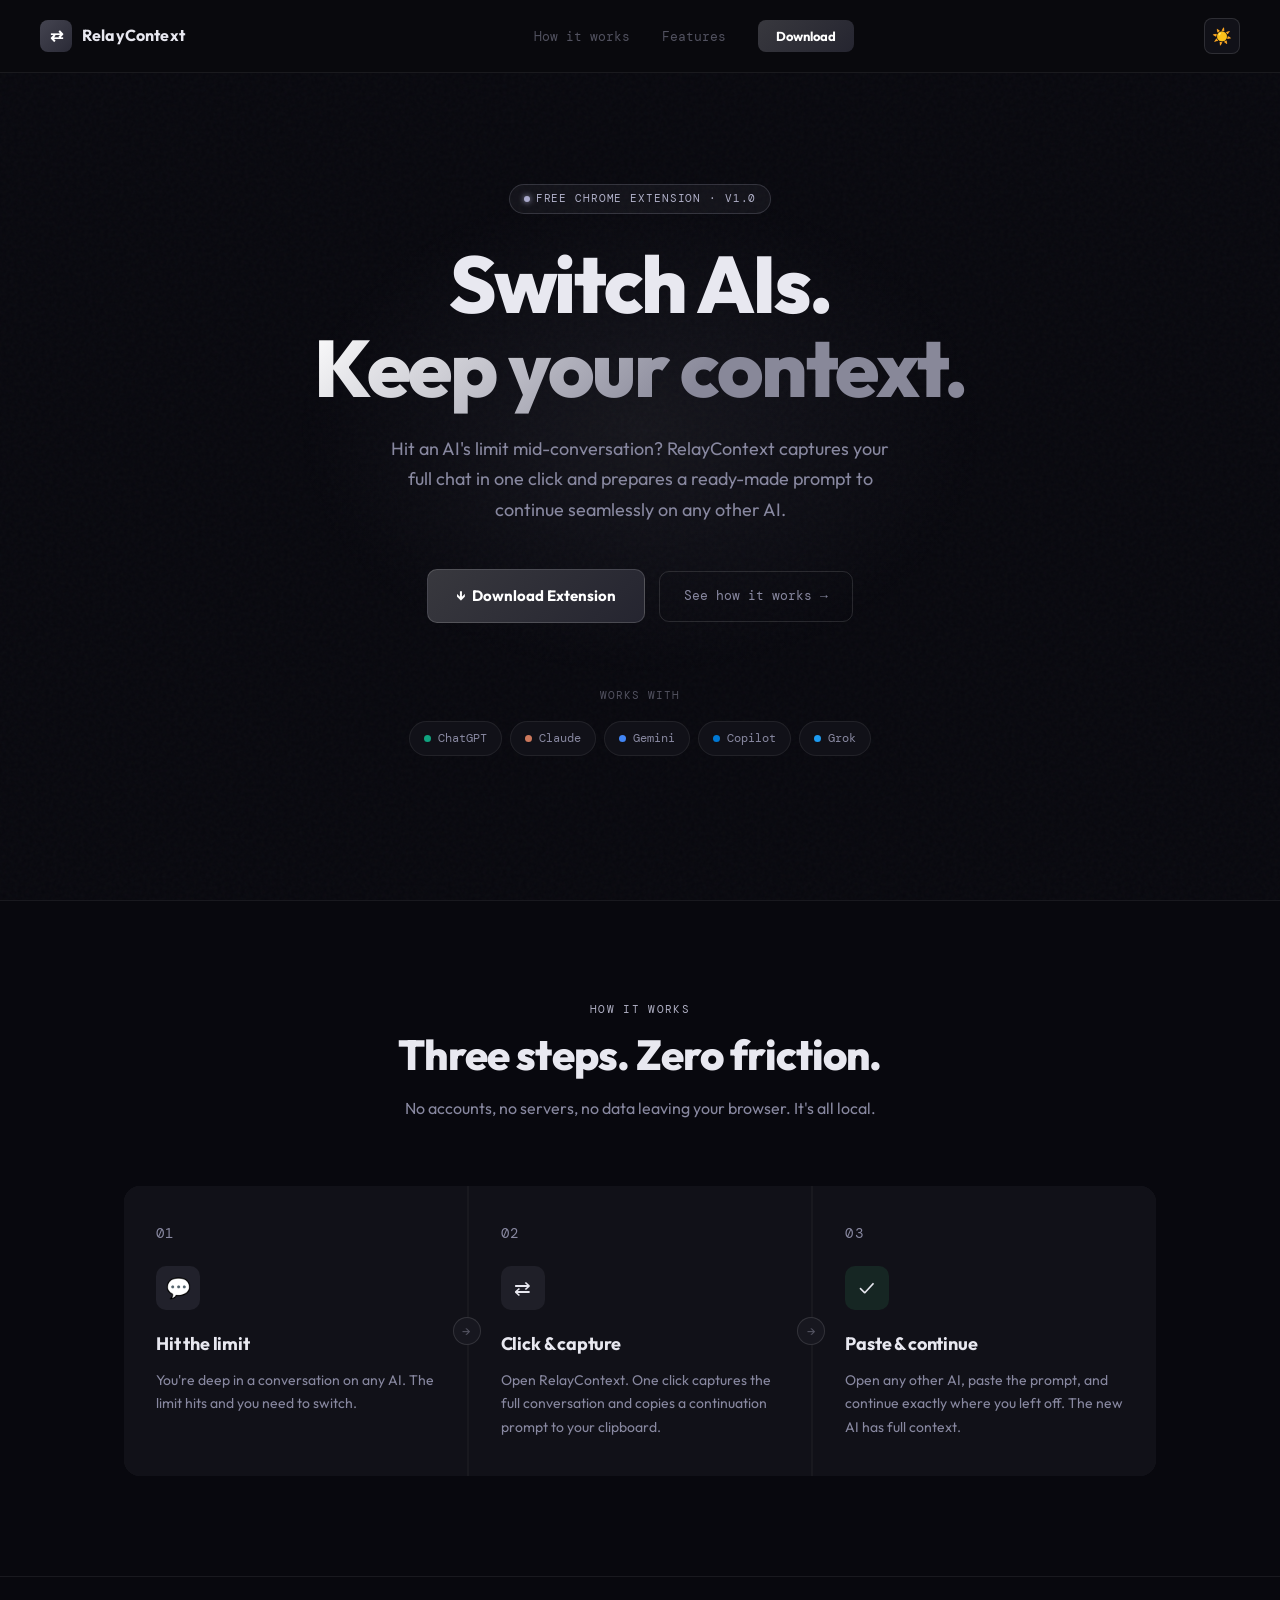
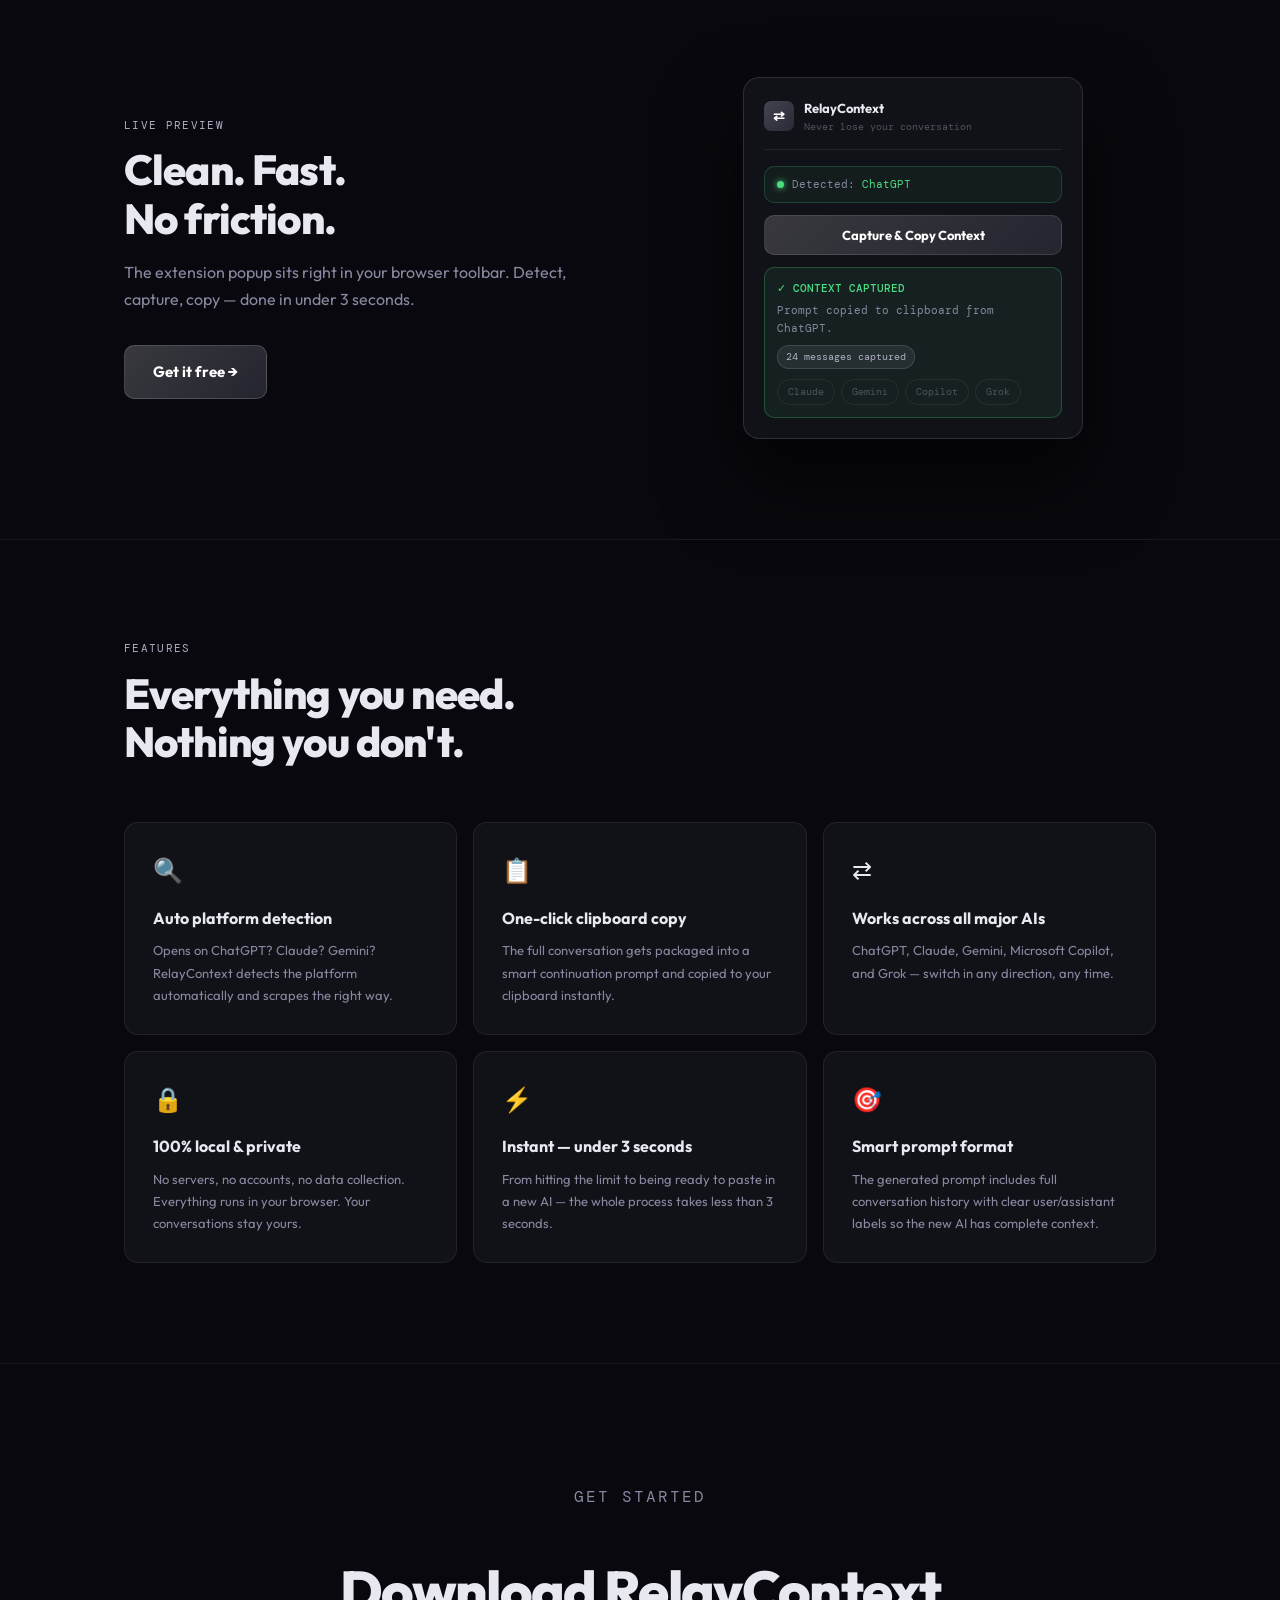
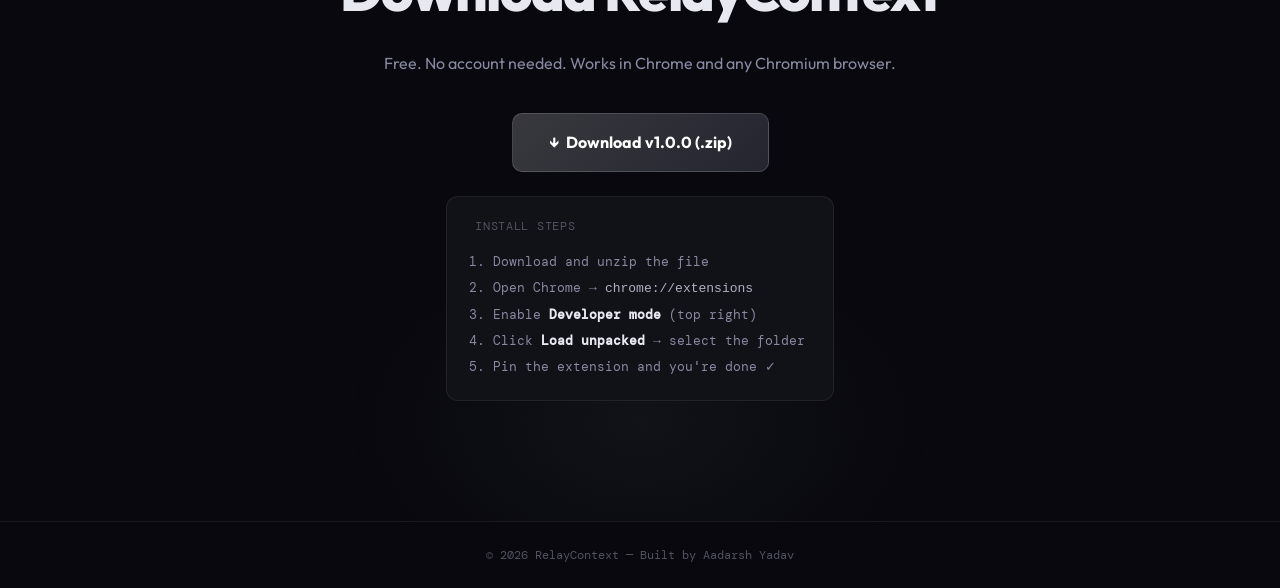
==== content/LandingPage/index.html @ 1f93618f "finishing up and adding the landing page" ====
<!DOCTYPE html>
<html lang="en">
<head>
  <meta charset="UTF-8" />
  <meta name="viewport" content="width=device-width, initial-scale=1.0" />
  <title>RelayContext — Never Lose Your AI Conversation</title>
  <meta name="description" content="Switch between ChatGPT, Claude, Gemini, Copilot and Grok without losing context. One click to capture, one paste to continue." />
  <link rel="preconnect" href="https://fonts.googleapis.com" />
  <link href="https://fonts.googleapis.com/css2?family=Outfit:wght@400;500;600;700;800&family=DM+Mono:wght@400;500&display=swap" rel="stylesheet" />
  <style>
    *, *::before, *::after { box-sizing: border-box; margin: 0; padding: 0; }

    :root {
      --bg: #08080e;
      --surface: #111118;
      --surface2: #17171f;
      --border: rgba(255,255,255,0.07);
      --border2: rgba(255,255,255,0.12);
      --accent: #c8c8d4;
      --accent2: #888899;
      --text: #e8e8f0;
      --muted: #525260;
      --muted2: #8888a0;
    }

    :root.light {
      --bg: #f4f4f6;
      --surface: #ffffff;
      --surface2: #ebebef;
      --border: rgba(0,0,0,0.08);
      --border2: rgba(0,0,0,0.14);
      --accent: #444458;
      --accent2: #666678;
      --text: #111118;
      --muted: #888898;
      --muted2: #555568;
    }

    html { scroll-behavior: smooth; }

    body {
      background: var(--bg);
      color: var(--text);
      font-family: 'Outfit', sans-serif;
      line-height: 1.6;
      overflow-x: hidden;
    }

    body::before {
      content: '';
      position: fixed;
      inset: 0;
      background-image: url("data:image/svg+xml,%3Csvg viewBox='0 0 256 256' xmlns='http://www.w3.org/2000/svg'%3E%3Cfilter id='noise'%3E%3CfeTurbulence type='fractalNoise' baseFrequency='0.9' numOctaves='4' stitchTiles='stitch'/%3E%3C/filter%3E%3Crect width='100%25' height='100%25' filter='url(%23noise)' opacity='0.03'/%3E%3C/svg%3E");
      pointer-events: none;
      z-index: 0;
    }

    nav {
      position: fixed;
      top: 0; left: 0; right: 0;
      z-index: 100;
      padding: 18px 40px;
      display: flex;
      align-items: center;
      justify-content: space-between;
      border-bottom: 1px solid var(--border);
      background: rgba(10,10,14,0.92);
      backdrop-filter: blur(16px);
    }

    .nav-logo {
      display: flex;
      align-items: center;
      gap: 10px;
      text-decoration: none;
    }

    .nav-logo-icon {
      width: 32px; height: 32px;
      background: linear-gradient(135deg, #444450, #2a2a36);
      border-radius: 8px;
      display: flex; align-items: center; justify-content: center;
      font-size: 16px;
      color: #fff;
      font-weight: 800;
    }

    .nav-logo span {
      font-size: 16px;
      font-weight: 700;
      color: var(--text);
      letter-spacing: 0.01em;
    }

    .nav-links {
      display: flex;
      align-items: center;
      gap: 32px;
      list-style: none;
    }

    .nav-links a {
      font-size: 13px;
      color: var(--muted);
      text-decoration: none;
      font-family: 'DM Mono', monospace;
      transition: color 0.2s;
    }

    .nav-links a:hover { color: var(--text); }

    .nav-cta {
      padding: 8px 18px;
      background: linear-gradient(135deg, #38383e, #252530);
      border-radius: 8px;
      color: #fff !important;
      font-family: 'Outfit', sans-serif !important;
      font-weight: 700 !important;
      font-size: 13px !important;
      transition: opacity 0.2s !important;
    }

    .nav-cta:hover { opacity: 0.88; color: #fff !important; }

    .hero {
      position: relative;
      min-height: 100vh;
      display: flex;
      flex-direction: column;
      align-items: center;
      justify-content: center;
      text-align: center;
      padding: 120px 24px 80px;
      overflow: hidden;
    }

    .hero::after {
      content: '';
      position: absolute;
      top: 20%; left: 50%;
      transform: translateX(-50%);
      width: 700px; height: 500px;
      background: radial-gradient(ellipse, rgba(180,180,200,0.08) 0%, transparent 70%);
      pointer-events: none;
      z-index: 0;
    }

    .hero > * { position: relative; z-index: 1; }

    .hero-badge {
      display: inline-flex;
      align-items: center;
      gap: 6px;
      padding: 5px 14px;
      border: 1px solid rgba(180,180,200,0.2);
      border-radius: 20px;
      background: rgba(180,180,200,0.06);
      font-size: 11px;
      font-family: 'DM Mono', monospace;
      color: #b0b0c8;
      letter-spacing: 0.08em;
      text-transform: uppercase;
      margin-bottom: 28px;
    }

    .hero-badge-dot {
      width: 6px; height: 6px;
      border-radius: 50%;
      background: #aaaacc;
      box-shadow: 0 0 6px #aaaacc;
    }

    h1 {
      font-size: clamp(42px, 7vw, 80px);
      font-weight: 800;
      line-height: 1.05;
      letter-spacing: -0.03em;
      margin-bottom: 24px;
      max-width: 800px;
    }

    h1 .gradient {
      background: linear-gradient(135deg, #ffffff 0%, #888899 60%);
      -webkit-background-clip: text;
      -webkit-text-fill-color: transparent;
      background-clip: text;
    }

    .hero-sub {
      font-size: 18px;
      color: var(--muted2);
      max-width: 520px;
      margin-bottom: 44px;
      font-weight: 400;
      line-height: 1.7;
    }

    .hero-actions {
      display: flex;
      align-items: center;
      gap: 14px;
      flex-wrap: wrap;
      justify-content: center;
    }

    .btn-primary {
      display: inline-flex;
      align-items: center;
      gap: 8px;
      padding: 14px 28px;
      background: linear-gradient(135deg, #38383e 0%, #252530 100%);
      border: 1px solid rgba(255,255,255,0.15);
      border-radius: 10px;
      color: #fff;
      font-family: 'Outfit', sans-serif;
      font-size: 15px;
      font-weight: 700;
      text-decoration: none;
      transition: transform 0.2s, opacity 0.2s;
      cursor: pointer;
    }

    .btn-primary:hover { transform: translateY(-2px); opacity: 0.92; }
    .btn-primary:active { transform: translateY(0); }

    .btn-secondary {
      display: inline-flex;
      align-items: center;
      gap: 8px;
      padding: 14px 24px;
      background: transparent;
      border: 1px solid var(--border2);
      border-radius: 10px;
      color: var(--muted2);
      font-family: 'DM Mono', monospace;
      font-size: 13px;
      text-decoration: none;
      transition: border-color 0.2s, color 0.2s;
    }

    .btn-secondary:hover { border-color: #b0b0c4; color: #b0b0c4; }

    .ai-strip {
      margin-top: 64px;
      display: flex;
      flex-direction: column;
      align-items: center;
      gap: 16px;
    }

    .ai-strip p {
      font-size: 11px;
      font-family: 'DM Mono', monospace;
      color: var(--muted);
      letter-spacing: 0.1em;
      text-transform: uppercase;
    }

    .ai-logos {
      display: flex;
      align-items: center;
      gap: 8px;
      flex-wrap: wrap;
      justify-content: center;
    }

    .ai-chip {
      display: flex;
      align-items: center;
      gap: 7px;
      padding: 7px 14px;
      background: var(--surface);
      border: 1px solid var(--border);
      border-radius: 20px;
      font-size: 12px;
      font-family: 'DM Mono', monospace;
      color: var(--muted2);
    }

    .ai-chip-dot { width: 7px; height: 7px; border-radius: 50%; }

    section { position: relative; z-index: 1; }

    .container { max-width: 1080px; margin: 0 auto; padding: 0 24px; }

    .section-label {
      font-size: 11px;
      font-family: 'DM Mono', monospace;
      letter-spacing: 0.12em;
      text-transform: uppercase;
      color: #b0b0c4;
      margin-bottom: 12px;
    }

    .section-title {
      font-size: clamp(28px, 4vw, 42px);
      font-weight: 800;
      letter-spacing: -0.02em;
      line-height: 1.15;
      margin-bottom: 16px;
    }

    .section-sub {
      font-size: 16px;
      color: var(--muted2);
      max-width: 480px;
      line-height: 1.7;
    }

    .how { padding: 100px 0; border-top: 1px solid var(--border); }

    .how-header { text-align: center; margin-bottom: 64px; }
    .how-header .section-sub { margin: 0 auto; }

    .steps {
      display: grid;
      grid-template-columns: repeat(3, 1fr);
      gap: 2px;
      background: var(--border);
      border-radius: 16px;
      overflow: hidden;
    }

    .step { background: var(--surface); padding: 36px 32px; position: relative; }

    .step-num {
      font-size: 11px;
      font-family: 'DM Mono', monospace;
      color: var(--muted);
      letter-spacing: 0.1em;
      margin-bottom: 20px;
    }

    .step-icon {
      width: 44px; height: 44px;
      border-radius: 10px;
      display: flex; align-items: center; justify-content: center;
      font-size: 20px;
      margin-bottom: 20px;
    }

    .step-icon.s1 { background: rgba(180,180,200,0.1); }
    .step-icon.s2 { background: rgba(160,160,180,0.1); }
    .step-icon.s3 { background: rgba(74,222,128,0.1); }

    .step h3 { font-size: 18px; font-weight: 700; margin-bottom: 10px; letter-spacing: -0.01em; }
    .step p { font-size: 14px; color: var(--muted2); line-height: 1.7; }

    .step-arrow {
      position: absolute;
      right: -14px; top: 50%;
      transform: translateY(-50%);
      width: 28px; height: 28px;
      background: var(--surface2);
      border: 1px solid var(--border2);
      border-radius: 50%;
      display: flex; align-items: center; justify-content: center;
      font-size: 13px;
      color: var(--muted);
      z-index: 2;
    }

    .features { padding: 100px 0; border-top: 1px solid var(--border); }

    .features-grid {
      display: grid;
      grid-template-columns: repeat(auto-fit, minmax(280px, 1fr));
      gap: 16px;
      margin-top: 56px;
    }

    .feature-card {
      background: var(--surface);
      border: 1px solid var(--border);
      border-radius: 14px;
      padding: 28px;
      transition: border-color 0.25s;
    }

    .feature-card:hover { border-color: var(--border2); }
    .feature-icon { font-size: 24px; margin-bottom: 16px; }
    .feature-card h3 { font-size: 16px; font-weight: 700; margin-bottom: 8px; }
    .feature-card p { font-size: 13px; color: var(--muted2); line-height: 1.7; }

    .demo { padding: 100px 0; border-top: 1px solid var(--border); }

    .demo-inner {
      display: grid;
      grid-template-columns: 1fr 1fr;
      gap: 60px;
      align-items: center;
    }

    .demo-popup {
      background: var(--surface);
      border: 1px solid var(--border2);
      border-radius: 16px;
      padding: 20px;
      max-width: 340px;
      margin: 0 auto;
      box-shadow: 0 40px 80px rgba(0,0,0,0.6);
    }

    .popup-header {
      display: flex;
      align-items: center;
      gap: 10px;
      margin-bottom: 16px;
      padding-bottom: 14px;
      border-bottom: 1px solid var(--border);
    }

    .popup-logo {
      width: 30px; height: 30px;
      background: linear-gradient(135deg, #444450, #2a2a36);
      border-radius: 7px;
      display: flex; align-items: center; justify-content: center;
      font-size: 14px;
      font-weight: 800;
      color: #fff;
    }

    .popup-title { font-size: 13px; font-weight: 700; }
    .popup-sub { font-size: 10px; color: var(--muted); font-family: 'DM Mono', monospace; }

    .popup-badge {
      display: flex;
      align-items: center;
      gap: 8px;
      padding: 9px 12px;
      background: rgba(74,222,128,0.06);
      border: 1px solid rgba(74,222,128,0.2);
      border-radius: 10px;
      margin-bottom: 12px;
    }

    .popup-badge-dot {
      width: 7px; height: 7px;
      border-radius: 50%;
      background: #4ade80;
      box-shadow: 0 0 6px #4ade80;
      flex-shrink: 0;
    }

    .popup-badge-text { font-size: 11px; font-family: 'DM Mono', monospace; color: var(--muted2); }
    .popup-badge-text span { color: #4ade80; }

    .popup-btn {
      width: 100%;
      padding: 11px;
      background: linear-gradient(135deg, #38383e, #252530);
      border: 1px solid rgba(255,255,255,0.1);
      border-radius: 10px;
      color: #fff;
      font-family: 'Outfit', sans-serif;
      font-size: 13px;
      font-weight: 700;
      margin-bottom: 12px;
      cursor: pointer;
    }

    .popup-success {
      background: rgba(74,222,128,0.08);
      border: 1px solid rgba(74,222,128,0.25);
      border-radius: 10px;
      padding: 12px;
      font-size: 11px;
      font-family: 'DM Mono', monospace;
      color: var(--muted2);
    }

    .popup-success .s-title { color: #4ade80; font-weight: 500; margin-bottom: 4px; font-size: 11px; }
    .popup-success .s-body { line-height: 1.6; }

    .popup-count {
      display: inline-flex;
      align-items: center;
      gap: 4px;
      padding: 3px 8px;
      background: rgba(180,180,200,0.1);
      border: 1px solid rgba(180,180,200,0.2);
      border-radius: 20px;
      font-size: 10px;
      color: #b0b0c4;
      margin-top: 8px;
    }

    .ai-links-row { display: flex; flex-wrap: wrap; gap: 6px; margin-top: 10px; }

    .ai-link-chip {
      padding: 4px 10px;
      border: 1px solid var(--border);
      border-radius: 20px;
      font-size: 10px;
      font-family: 'DM Mono', monospace;
      color: var(--muted);
    }

    .cta-section {
      padding: 120px 0;
      border-top: 1px solid var(--border);
      text-align: center;
      position: relative;
      overflow: hidden;
    }

    .cta-section::before {
      content: '';
      position: absolute;
      bottom: -100px; left: 50%;
      transform: translateX(-50%);
      width: 600px; height: 400px;
      background: radial-gradient(ellipse, rgba(180,180,200,0.06) 0%, transparent 70%);
      pointer-events: none;
    }

    .cta-section > * { position: relative; z-index: 1; }

    .cta-section h2 {
      font-size: clamp(32px, 5vw, 56px);
      font-weight: 800;
      letter-spacing: -0.03em;
      margin-bottom: 16px;
    }

    .cta-section p { font-size: 16px; color: var(--muted2); margin-bottom: 36px; }

    footer {
      border-top: 1px solid var(--border);
      padding: 24px 40px;
      display: flex;
      align-items: center;
      justify-content: center;
      font-size: 12px;
      font-family: 'DM Mono', monospace;
      color: var(--muted);
    }

    /* ── Theme Toggle ── */
    .theme-toggle {
      width: 36px; height: 36px;
      border-radius: 8px;
      border: 1px solid var(--border2);
      background: var(--surface);
      cursor: pointer;
      display: flex; align-items: center; justify-content: center;
      font-size: 16px;
      transition: border-color 0.2s, background 0.2s, transform 0.15s;
      flex-shrink: 0;
    }

    .theme-toggle:hover {
      border-color: var(--accent);
      transform: rotate(15deg);
    }

    /* Light mode overrides */
    :root.light nav {
      background: rgba(244,244,246,0.92);
    }

    :root.light .hero::after {
      background: radial-gradient(ellipse, rgba(100,100,130,0.06) 0%, transparent 70%);
    }

    :root.light h1 .gradient {
      background: linear-gradient(135deg, #111118 0%, #666678 60%);
      -webkit-background-clip: text;
      -webkit-text-fill-color: transparent;
      background-clip: text;
    }

    :root.light .hero-badge-dot {
      background: #666688;
      box-shadow: 0 0 6px #666688;
    }

    :root.light .nav-logo-icon,
    :root.light .popup-logo,
    :root.light .popup-btn,
    :root.light .nav-cta {
      background: linear-gradient(135deg, #2a2a36, #111118);
    }

    :root.light .btn-primary {
      background: linear-gradient(135deg, #2a2a36 0%, #111118 100%);
    }

    :root.light body::before { opacity: 0.015; }

    @media (max-width: 768px) {
      nav { padding: 16px 20px; }
      .nav-links { display: none; }
      .steps { grid-template-columns: 1fr; }
      .step-arrow { display: none; }
      .demo-inner { grid-template-columns: 1fr; }
    }
  </style>
</head>
<body>

<nav>
  <a class="nav-logo" href="#">
    <div class="nav-logo-icon">⇄</div>
    <span>RelayContext</span>
  </a>
  <ul class="nav-links">
    <li><a href="#how">How it works</a></li>
    <li><a href="#features">Features</a></li>
    <li><a href="#download" class="nav-cta">Download</a></li>
  </ul>
  <button class="theme-toggle" id="themeToggle" title="Toggle theme">
    <span class="theme-icon">☀️</span>
  </button>
</nav>

<section class="hero">
  <div class="hero-badge">
    <span class="hero-badge-dot"></span>
    Free Chrome Extension · v1.0
  </div>
  <h1>
    Switch AIs.<br />
    <span class="gradient">Keep your context.</span>
  </h1>
  <p class="hero-sub">
    Hit an AI's limit mid-conversation? RelayContext captures your full chat in one click and prepares a ready-made prompt to continue seamlessly on any other AI.
  </p>
  <div class="hero-actions">
    <a href="#download" class="btn-primary">↓ &nbsp;Download Extension</a>
    <a href="#how" class="btn-secondary">See how it works →</a>
  </div>
  <div class="ai-strip">
    <p>Works with</p>
    <div class="ai-logos">
      <div class="ai-chip"><span class="ai-chip-dot" style="background:#10a37f"></span>ChatGPT</div>
      <div class="ai-chip"><span class="ai-chip-dot" style="background:#cc785c"></span>Claude</div>
      <div class="ai-chip"><span class="ai-chip-dot" style="background:#4285f4"></span>Gemini</div>
      <div class="ai-chip"><span class="ai-chip-dot" style="background:#0078d4"></span>Copilot</div>
      <div class="ai-chip"><span class="ai-chip-dot" style="background:#1d9bf0"></span>Grok</div>
    </div>
  </div>
</section>

<section class="how" id="how">
  <div class="container">
    <div class="how-header">
      <p class="section-label">How it works</p>
      <h2 class="section-title">Three steps. Zero friction.</h2>
      <p class="section-sub">No accounts, no servers, no data leaving your browser. It's all local.</p>
    </div>
    <div class="steps">
      <div class="step">
        <p class="step-num">01</p>
        <div class="step-icon s1">💬</div>
        <h3>Hit the limit</h3>
        <p>You're deep in a conversation on any AI. The limit hits and you need to switch.</p>
        <div class="step-arrow">→</div>
      </div>
      <div class="step">
        <p class="step-num">02</p>
        <div class="step-icon s2">⇄</div>
        <h3>Click & capture</h3>
        <p>Open RelayContext. One click captures the full conversation and copies a continuation prompt to your clipboard.</p>
        <div class="step-arrow">→</div>
      </div>
      <div class="step">
        <p class="step-num">03</p>
        <div class="step-icon s3">✓</div>
        <h3>Paste & continue</h3>
        <p>Open any other AI, paste the prompt, and continue exactly where you left off. The new AI has full context.</p>
      </div>
    </div>
  </div>
</section>

<section class="demo" id="demo">
  <div class="container">
    <div class="demo-inner">
      <div>
        <p class="section-label">Live preview</p>
        <h2 class="section-title">Clean. Fast.<br/>No friction.</h2>
        <p class="section-sub" style="margin-bottom: 32px;">The extension popup sits right in your browser toolbar. Detect, capture, copy — done in under 3 seconds.</p>
        <a href="#download" class="btn-primary" style="width: fit-content;">Get it free →</a>
      </div>
      <div class="demo-popup">
        <div class="popup-header">
          <div class="popup-logo">⇄</div>
          <div>
            <div class="popup-title">RelayContext</div>
            <div class="popup-sub">Never lose your conversation</div>
          </div>
        </div>
        <div class="popup-badge">
          <div class="popup-badge-dot"></div>
          <div class="popup-badge-text">Detected: <span>ChatGPT</span></div>
        </div>
        <button class="popup-btn">Capture &amp; Copy Context</button>
        <div class="popup-success">
          <div class="s-title">✓ CONTEXT CAPTURED</div>
          <div class="s-body">Prompt copied to clipboard from ChatGPT.</div>
          <div class="popup-count">24 messages captured</div>
          <div class="ai-links-row">
            <span class="ai-link-chip">Claude</span>
            <span class="ai-link-chip">Gemini</span>
            <span class="ai-link-chip">Copilot</span>
            <span class="ai-link-chip">Grok</span>
          </div>
        </div>
      </div>
    </div>
  </div>
</section>

<section class="features" id="features">
  <div class="container">
    <p class="section-label">Features</p>
    <h2 class="section-title">Everything you need.<br/>Nothing you don't.</h2>
    <div class="features-grid">
      <div class="feature-card">
        <div class="feature-icon">🔍</div>
        <h3>Auto platform detection</h3>
        <p>Opens on ChatGPT? Claude? Gemini? RelayContext detects the platform automatically and scrapes the right way.</p>
      </div>
      <div class="feature-card">
        <div class="feature-icon">📋</div>
        <h3>One-click clipboard copy</h3>
        <p>The full conversation gets packaged into a smart continuation prompt and copied to your clipboard instantly.</p>
      </div>
      <div class="feature-card">
        <div class="feature-icon">⇄</div>
        <h3>Works across all major AIs</h3>
        <p>ChatGPT, Claude, Gemini, Microsoft Copilot, and Grok — switch in any direction, any time.</p>
      </div>
      <div class="feature-card">
        <div class="feature-icon">🔒</div>
        <h3>100% local & private</h3>
        <p>No servers, no accounts, no data collection. Everything runs in your browser. Your conversations stay yours.</p>
      </div>
      <div class="feature-card">
        <div class="feature-icon">⚡</div>
        <h3>Instant — under 3 seconds</h3>
        <p>From hitting the limit to being ready to paste in a new AI — the whole process takes less than 3 seconds.</p>
      </div>
      <div class="feature-card">
        <div class="feature-icon">🎯</div>
        <h3>Smart prompt format</h3>
        <p>The generated prompt includes full conversation history with clear user/assistant labels so the new AI has complete context.</p>
      </div>
    </div>
  </div>
</section>

<section class="cta-section" id="download">
  <div class="container">
    <p class="section-label">Get started</p>
    <h2>Download RelayContext</h2>
    <p>Free. No account needed. Works in Chrome and any Chromium browser.</p>
    <div style="display: flex; flex-direction: column; align-items: center; gap: 16px;">
      <a href="" download class="btn-primary" style="font-size: 16px; padding: 16px 36px;">
        ↓ &nbsp;Download v1.0.0 (.zip)
      </a>
      <div style="background: var(--surface); border: 1px solid var(--border); border-radius: 12px; padding: 20px 28px; max-width: 480px; text-align: left; margin-top: 8px;">
        <p style="font-size: 12px; font-family: 'DM Mono', monospace; color: var(--muted); margin-bottom: 12px; letter-spacing: 0.06em; text-transform: uppercase;">Install steps</p>
        <ol style="font-size: 13px; color: var(--muted2); line-height: 2; padding-left: 18px; font-family: 'DM Mono', monospace;">
          <li>Download and unzip the file</li>
          <li>Open Chrome → <code style="color: #b0b0c4;">chrome://extensions</code></li>
          <li>Enable <strong style="color: var(--text);">Developer mode</strong> (top right)</li>
          <li>Click <strong style="color: var(--text);">Load unpacked</strong> → select the folder</li>
          <li>Pin the extension and you're done ✓</li>
        </ol>
      </div>
    </div>
  </div>
</section>

<footer>
  <span>© 2026 RelayContext — Built by Aadarsh Yadav</span>
</footer>

<script>
  const toggle = document.getElementById('themeToggle');
  const icon = toggle.querySelector('.theme-icon');
  const root = document.documentElement;

  // Load saved preference
  if (localStorage.getItem('theme') === 'light') {
    root.classList.add('light');
    icon.textContent = '🌙';
  }

  toggle.addEventListener('click', () => {
    const isLight = root.classList.toggle('light');
    icon.textContent = isLight ? '🌙' : '☀️';
    localStorage.setItem('theme', isLight ? 'light' : 'dark');
  });
</script>
</body>
</html>
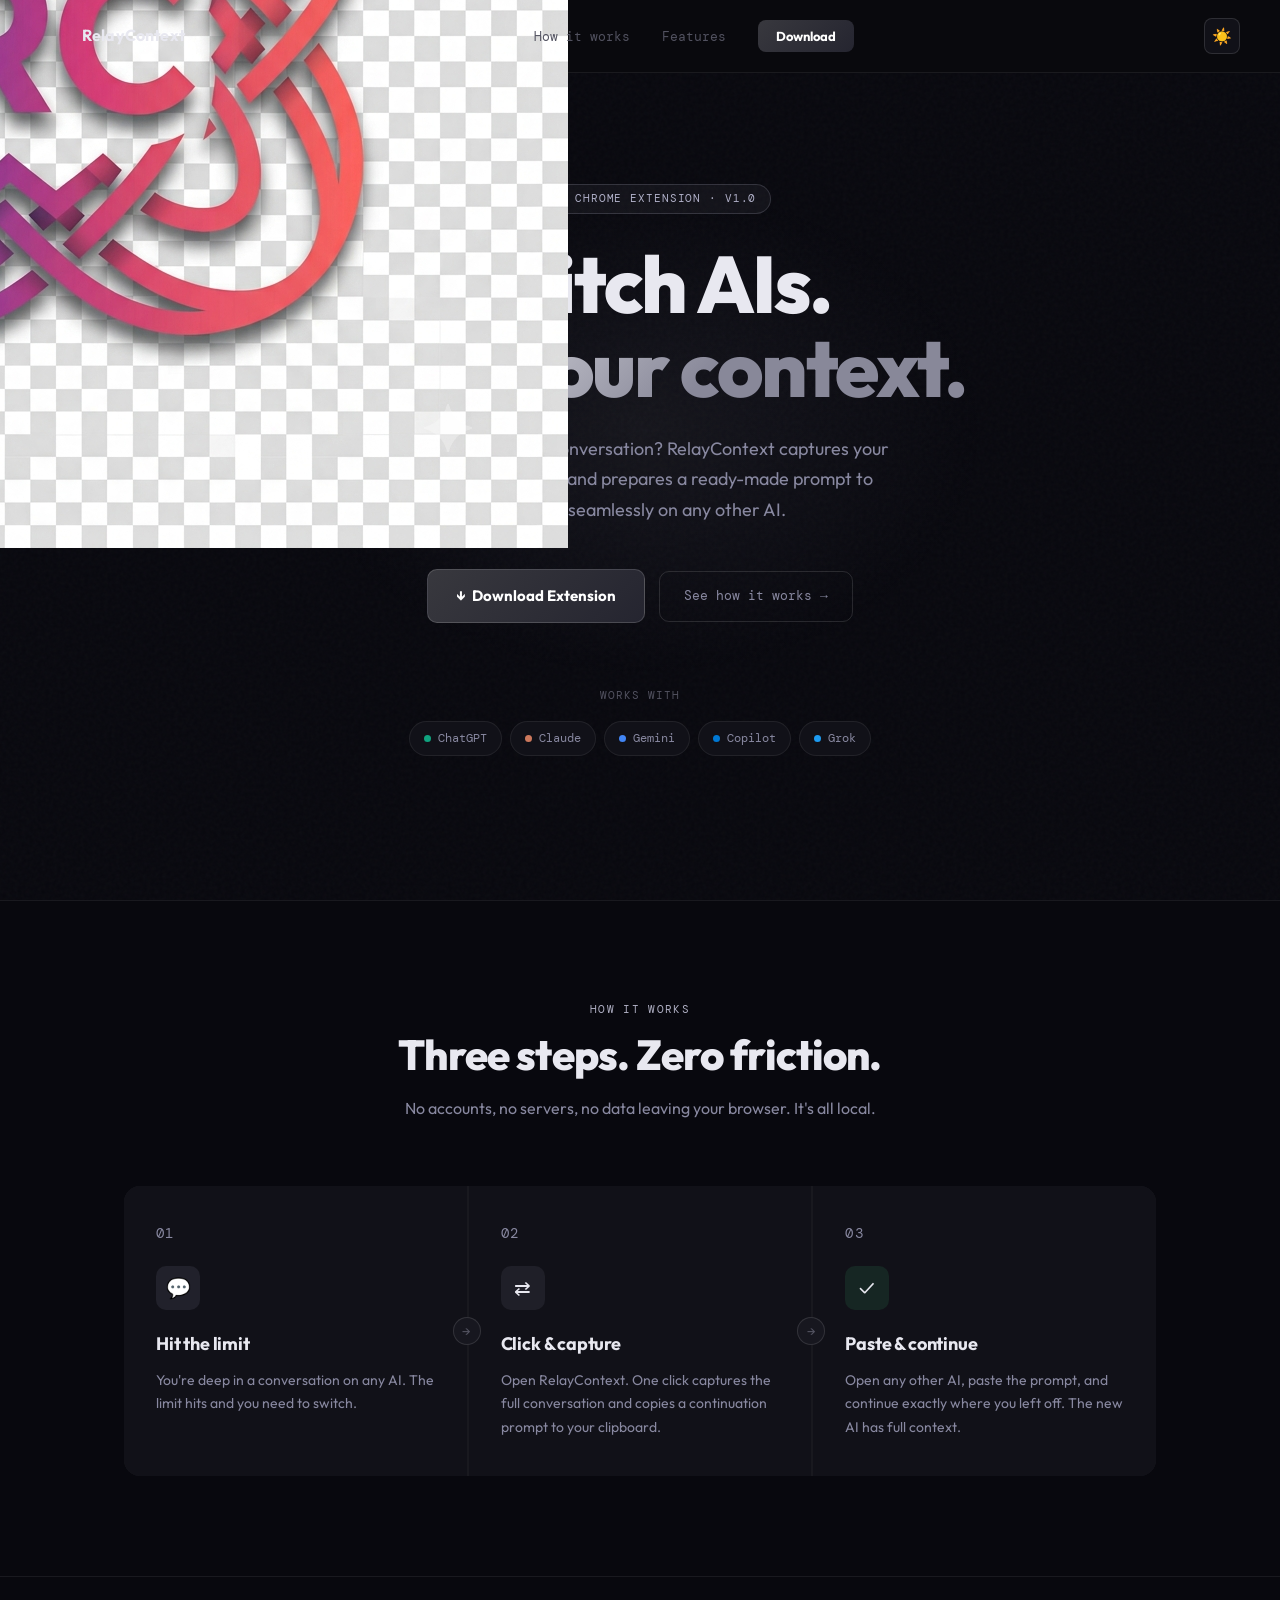
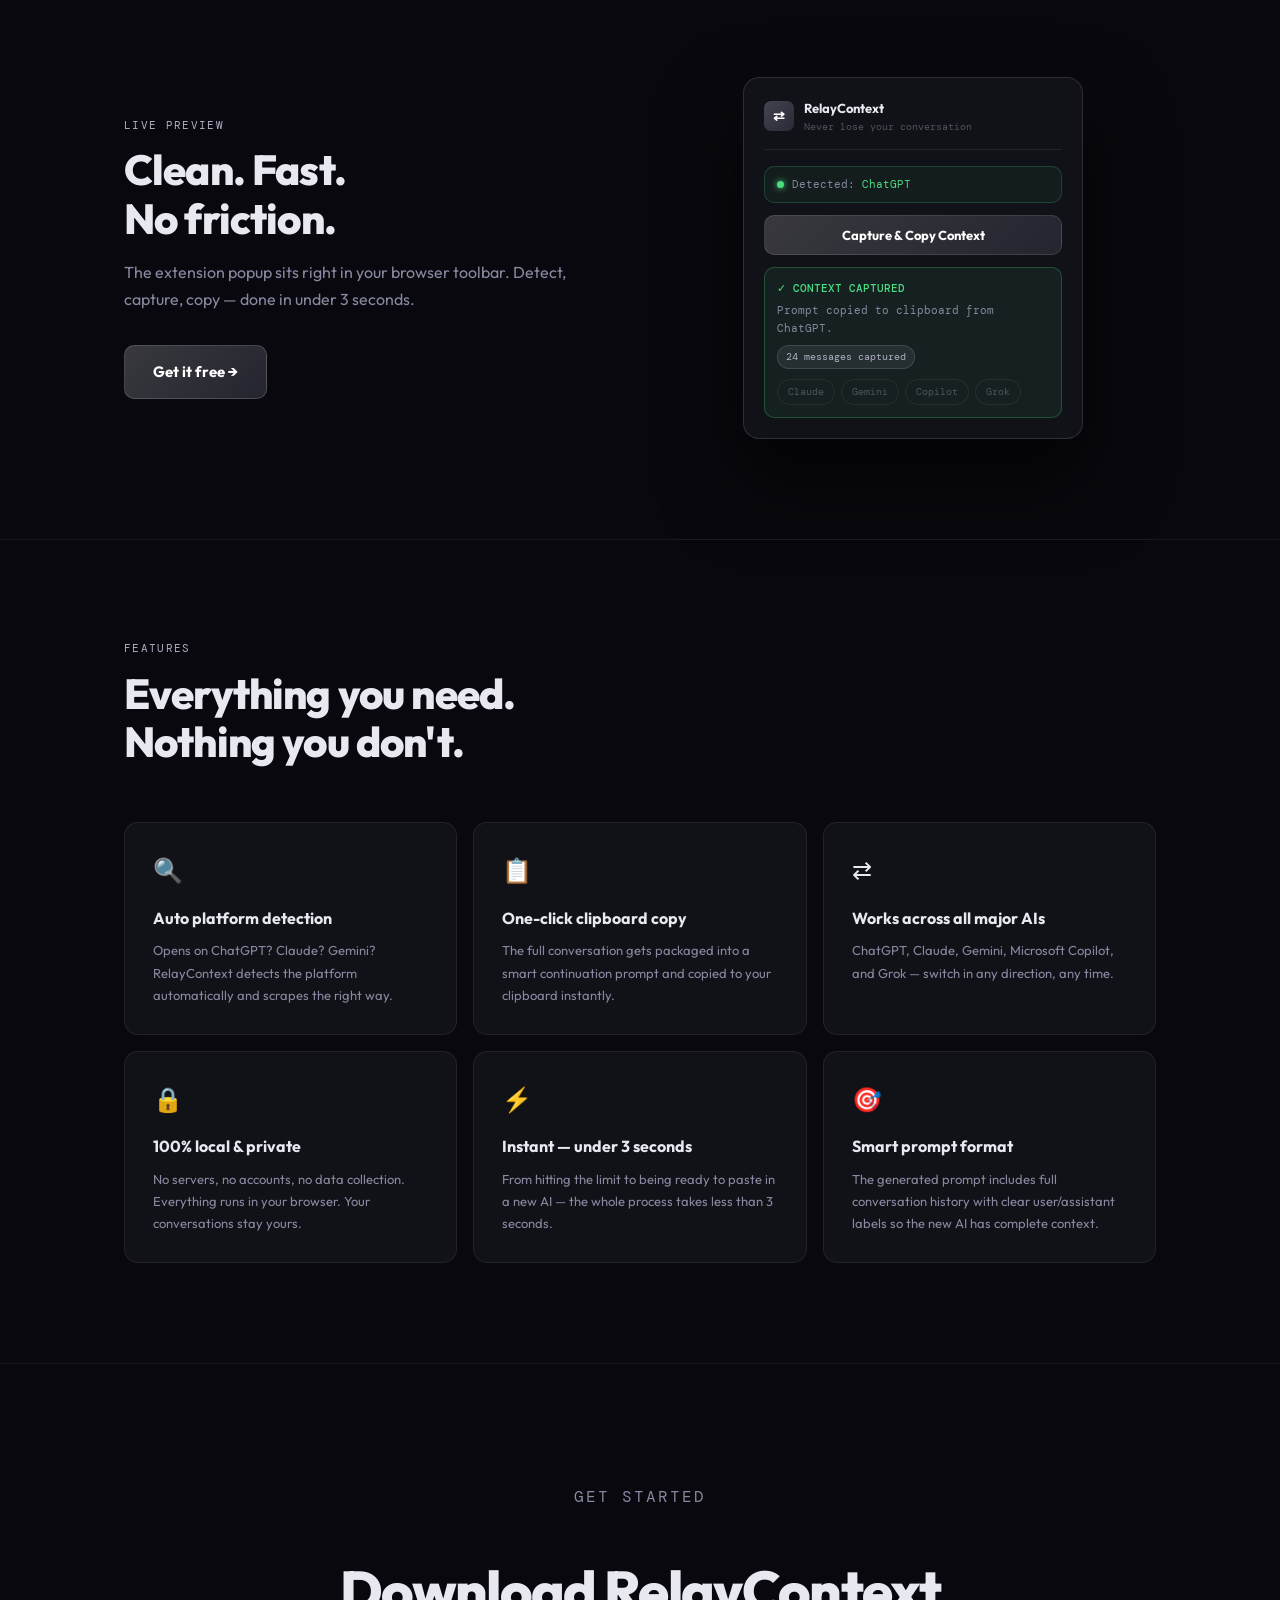
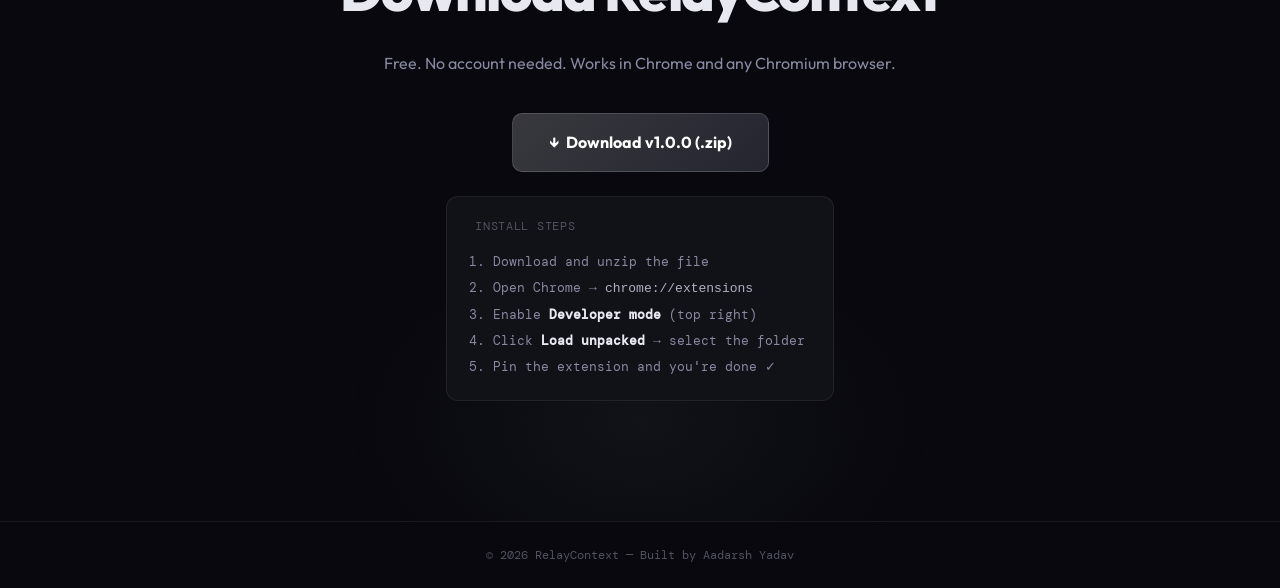
==== commit 3f6794c6: "ui poish" ====
--- a/content/LandingPage/index.html
+++ b/content/LandingPage/index.html
@@ -4,6 +4,7 @@
   <meta charset="UTF-8" />
   <meta name="viewport" content="width=device-width, initial-scale=1.0" />
   <title>RelayContext — Never Lose Your AI Conversation</title>
+  <link rel="icon" href="./relay.png">
   <meta name="description" content="Switch between ChatGPT, Claude, Gemini, Copilot and Grok without losing context. One click to capture, one paste to continue." />
   <link rel="preconnect" href="https://fonts.googleapis.com" />
   <link href="https://fonts.googleapis.com/css2?family=Outfit:wght@400;500;600;700;800&family=DM+Mono:wght@400;500&display=swap" rel="stylesheet" />
@@ -601,7 +602,7 @@
 
 <nav>
   <a class="nav-logo" href="#">
-    <div class="nav-logo-icon">⇄</div>
+    <div class="nav-logo-icon"><img src="./relay.png" alt="logo"></div>
     <span>RelayContext</span>
   </a>
   <ul class="nav-links">
@@ -757,7 +758,7 @@
     <h2>Download RelayContext</h2>
     <p>Free. No account needed. Works in Chrome and any Chromium browser.</p>
     <div style="display: flex; flex-direction: column; align-items: center; gap: 16px;">
-      <a href="" download class="btn-primary" style="font-size: 16px; padding: 16px 36px;">
+      <a href="https://github.com/aadarshyadav7439/Relay-Context/archive/refs/tags/v1.0.0.zip" download class="btn-primary" style="font-size: 16px; padding: 16px 36px;">
         ↓ &nbsp;Download v1.0.0 (.zip)
       </a>
       <div style="background: var(--surface); border: 1px solid var(--border); border-radius: 12px; padding: 20px 28px; max-width: 480px; text-align: left; margin-top: 8px;">
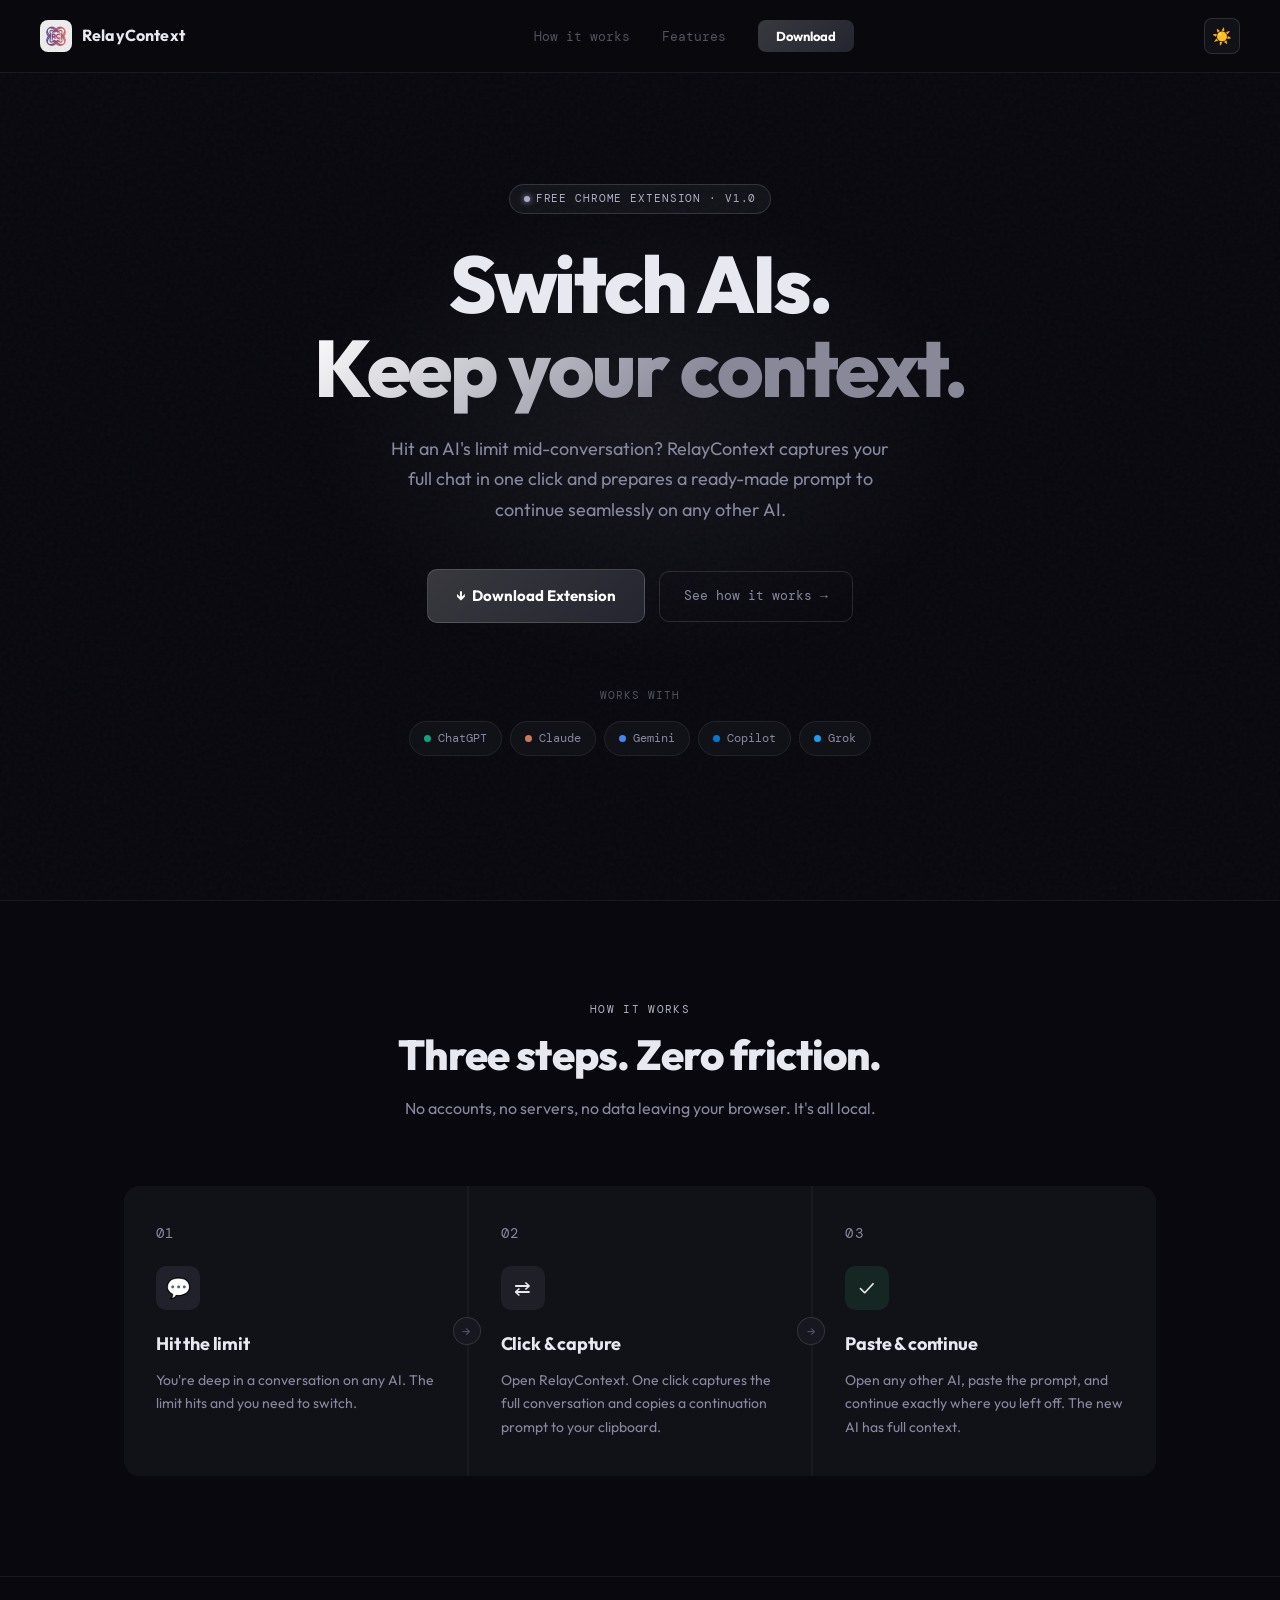
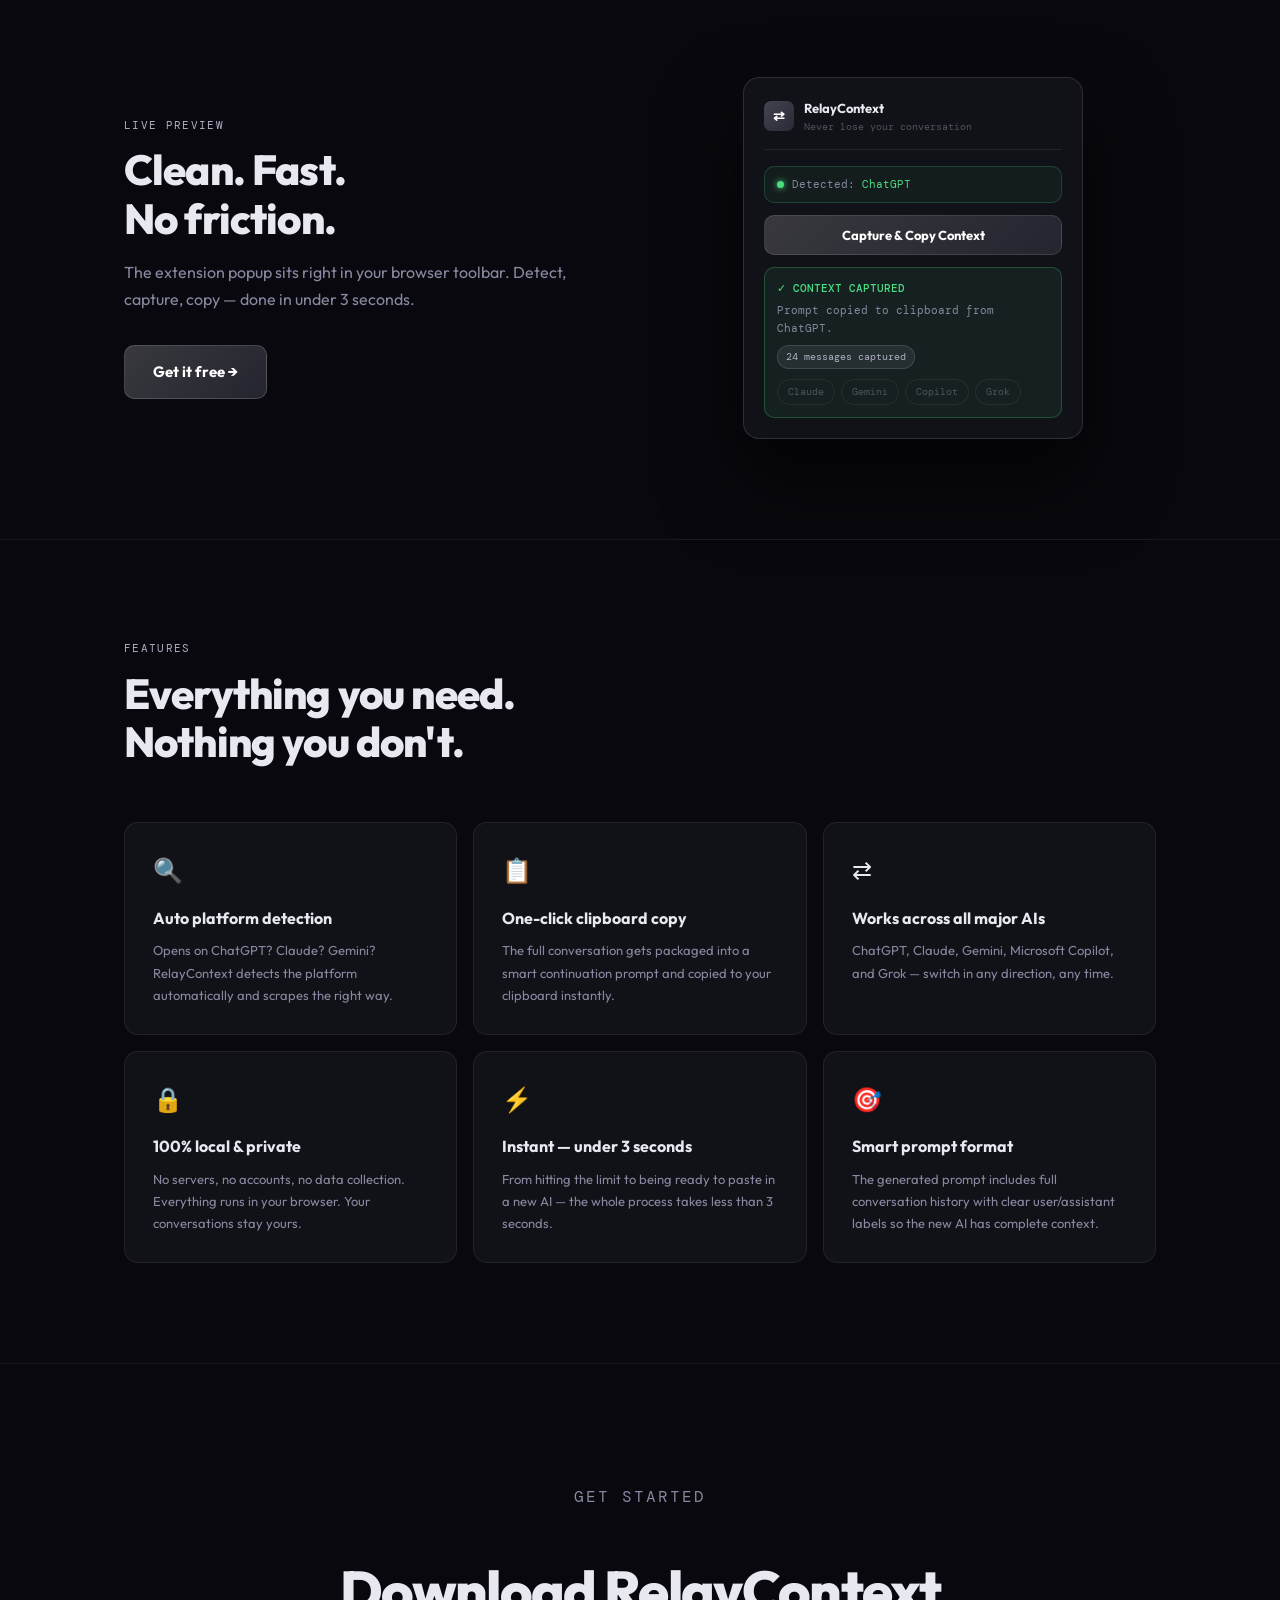
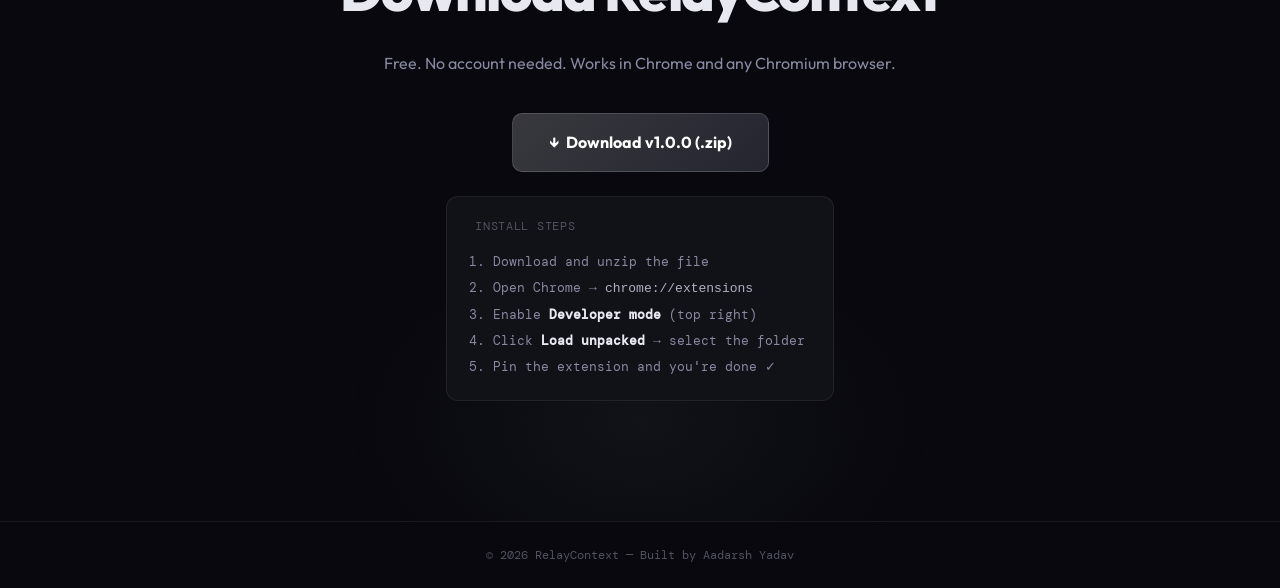
==== commit 023c2942: "fixing the logo" ====
--- a/content/LandingPage/index.html
+++ b/content/LandingPage/index.html
@@ -602,7 +602,7 @@
 
 <nav>
   <a class="nav-logo" href="#">
-    <div class="nav-logo-icon"><img src="./relay.png" alt="logo"></div>
+    <img class="nav-logo-icon" src="./relay.png" alt="logo">
     <span>RelayContext</span>
   </a>
   <ul class="nav-links">
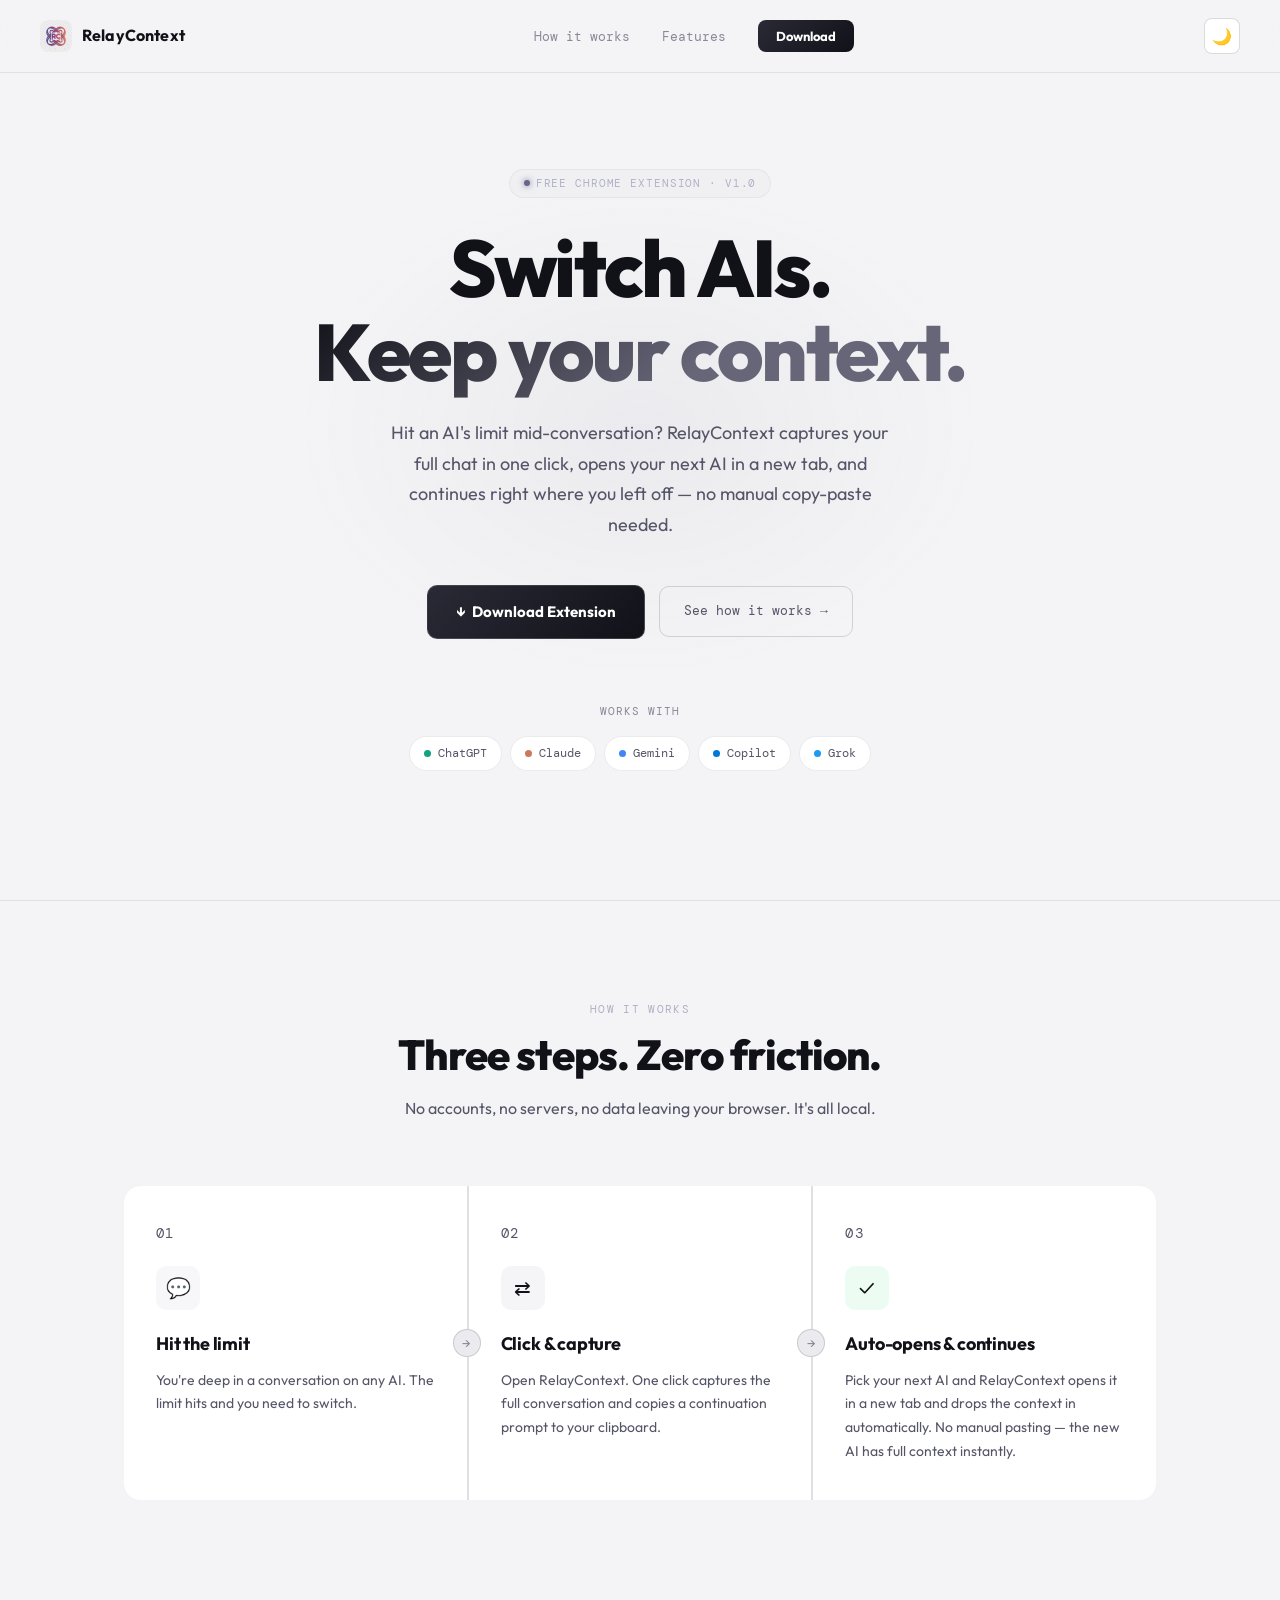
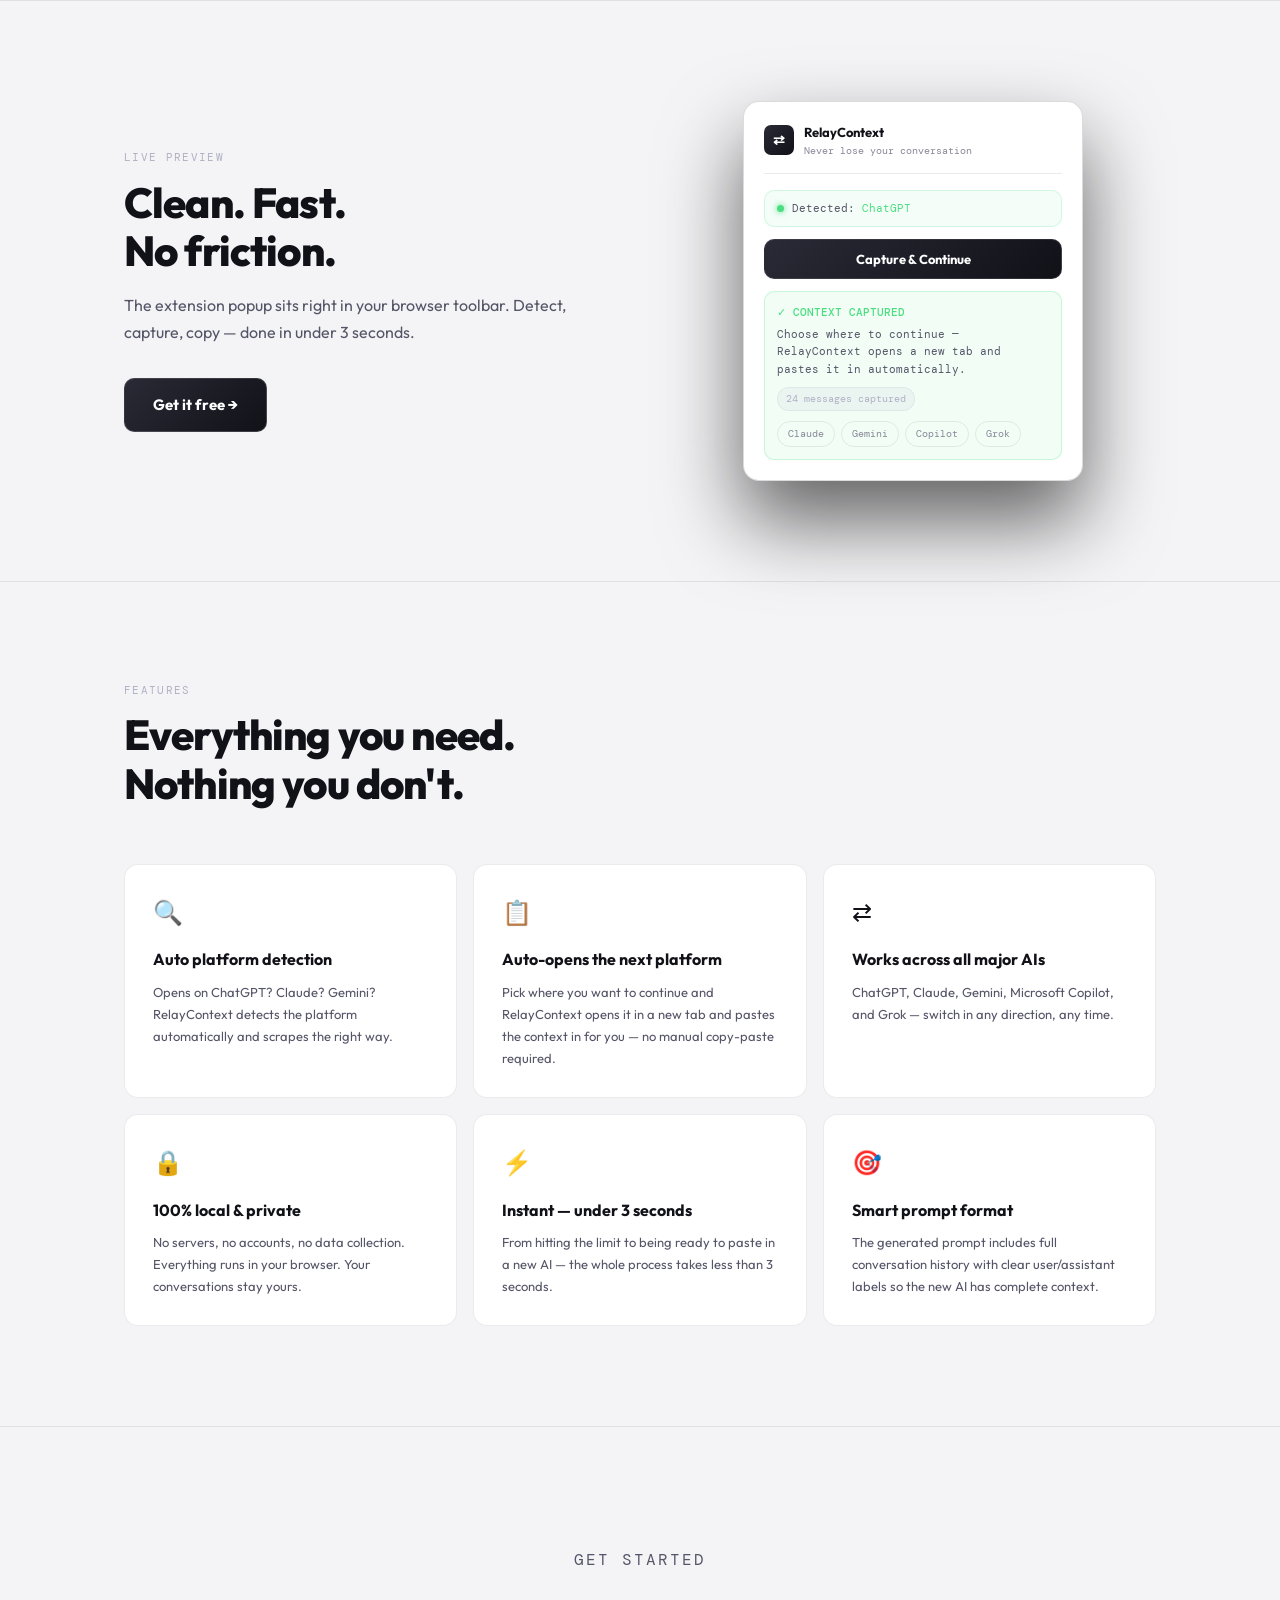
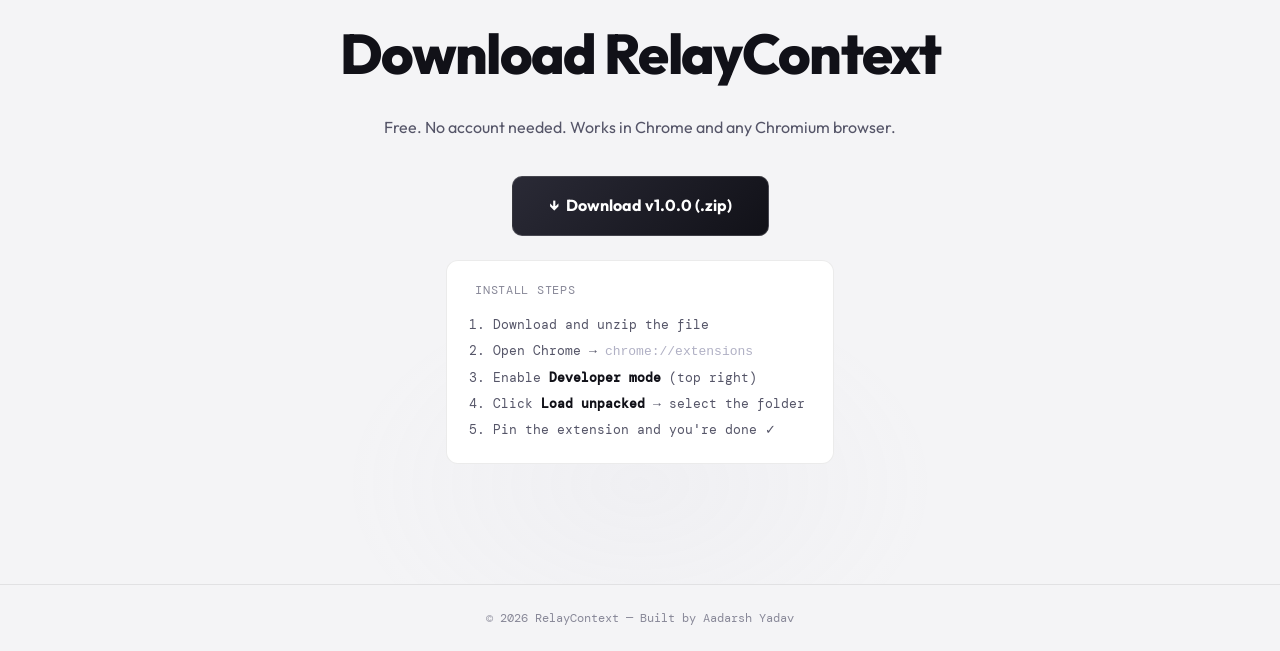
==== commit 190b4a70: "add README and clean up formatting across files" ====
--- a/content/LandingPage/index.html
+++ b/content/LandingPage/index.html
@@ -5,7 +5,18 @@
   <meta name="viewport" content="width=device-width, initial-scale=1.0" />
   <title>RelayContext — Never Lose Your AI Conversation</title>
   <link rel="icon" href="./relay.png">
-  <meta name="description" content="Switch between ChatGPT, Claude, Gemini, Copilot and Grok without losing context. One click to capture, one paste to continue." />
+  <meta name="description" content="Switch between ChatGPT, Claude, Gemini, Copilot and Grok without losing context. One click to capture — RelayContext auto-opens the next platform and continues for you." />
+  <meta name="theme-color" content="#08080e" />
+  <link rel="canonical" href="https://relay-context.vercel.app/" />
+  <meta property="og:type" content="website" />
+  <meta property="og:title" content="RelayContext — Never Lose Your AI Conversation" />
+  <meta property="og:description" content="Switch between ChatGPT, Claude, Gemini, Copilot and Grok without losing context. One click to capture — RelayContext auto-opens the next platform and continues for you." />
+  <meta property="og:url" content="https://relay-context.vercel.app/" />
+  <meta property="og:image" content="./og-image.png" />
+  <meta name="twitter:card" content="summary_large_image" />
+  <meta name="twitter:title" content="RelayContext — Never Lose Your AI Conversation" />
+  <meta name="twitter:description" content="Switch between ChatGPT, Claude, Gemini, Copilot and Grok without losing context." />
+  <meta name="twitter:image" content="./og-image.png" />
   <link rel="preconnect" href="https://fonts.googleapis.com" />
   <link href="https://fonts.googleapis.com/css2?family=Outfit:wght@400;500;600;700;800&family=DM+Mono:wght@400;500&display=swap" rel="stylesheet" />
   <style>
@@ -591,7 +602,7 @@
 
     @media (max-width: 768px) {
       nav { padding: 16px 20px; }
-      .nav-links { display: none; }
+      .nav-hide-mobile { display: none; }
       .steps { grid-template-columns: 1fr; }
       .step-arrow { display: none; }
       .demo-inner { grid-template-columns: 1fr; }
@@ -606,8 +617,8 @@
     <span>RelayContext</span>
   </a>
   <ul class="nav-links">
-    <li><a href="#how">How it works</a></li>
-    <li><a href="#features">Features</a></li>
+    <li class="nav-hide-mobile"><a href="#how">How it works</a></li>
+    <li class="nav-hide-mobile"><a href="#features">Features</a></li>
     <li><a href="#download" class="nav-cta">Download</a></li>
   </ul>
   <button class="theme-toggle" id="themeToggle" title="Toggle theme">
@@ -625,7 +636,7 @@
     <span class="gradient">Keep your context.</span>
   </h1>
   <p class="hero-sub">
-    Hit an AI's limit mid-conversation? RelayContext captures your full chat in one click and prepares a ready-made prompt to continue seamlessly on any other AI.
+    Hit an AI's limit mid-conversation? RelayContext captures your full chat in one click, opens your next AI in a new tab, and continues right where you left off — no manual copy-paste needed.
   </p>
   <div class="hero-actions">
     <a href="#download" class="btn-primary">↓ &nbsp;Download Extension</a>
@@ -668,8 +679,8 @@
       <div class="step">
         <p class="step-num">03</p>
         <div class="step-icon s3">✓</div>
-        <h3>Paste & continue</h3>
-        <p>Open any other AI, paste the prompt, and continue exactly where you left off. The new AI has full context.</p>
+        <h3>Auto-opens & continues</h3>
+        <p>Pick your next AI and RelayContext opens it in a new tab and drops the context in automatically. No manual pasting — the new AI has full context instantly.</p>
       </div>
     </div>
   </div>
@@ -696,10 +707,10 @@
           <div class="popup-badge-dot"></div>
           <div class="popup-badge-text">Detected: <span>ChatGPT</span></div>
         </div>
-        <button class="popup-btn">Capture &amp; Copy Context</button>
+        <button class="popup-btn">Capture &amp; Continue</button>
         <div class="popup-success">
           <div class="s-title">✓ CONTEXT CAPTURED</div>
-          <div class="s-body">Prompt copied to clipboard from ChatGPT.</div>
+          <div class="s-body">Choose where to continue — RelayContext opens a new tab and pastes it in automatically.</div>
           <div class="popup-count">24 messages captured</div>
           <div class="ai-links-row">
             <span class="ai-link-chip">Claude</span>
@@ -725,8 +736,8 @@
       </div>
       <div class="feature-card">
         <div class="feature-icon">📋</div>
-        <h3>One-click clipboard copy</h3>
-        <p>The full conversation gets packaged into a smart continuation prompt and copied to your clipboard instantly.</p>
+        <h3>Auto-opens the next platform</h3>
+        <p>Pick where you want to continue and RelayContext opens it in a new tab and pastes the context in for you — no manual copy-paste required.</p>
       </div>
       <div class="feature-card">
         <div class="feature-icon">⇄</div>
@@ -784,8 +795,10 @@
   const icon = toggle.querySelector('.theme-icon');
   const root = document.documentElement;
 
-  // Load saved preference
-  if (localStorage.getItem('theme') === 'light') {
+  // Load saved preference, falling back to system preference on first visit
+  const savedTheme = localStorage.getItem('theme');
+  const prefersLight = window.matchMedia('(prefers-color-scheme: light)').matches;
+  if (savedTheme === 'light' || (!savedTheme && prefersLight)) {
     root.classList.add('light');
     icon.textContent = '🌙';
   }
